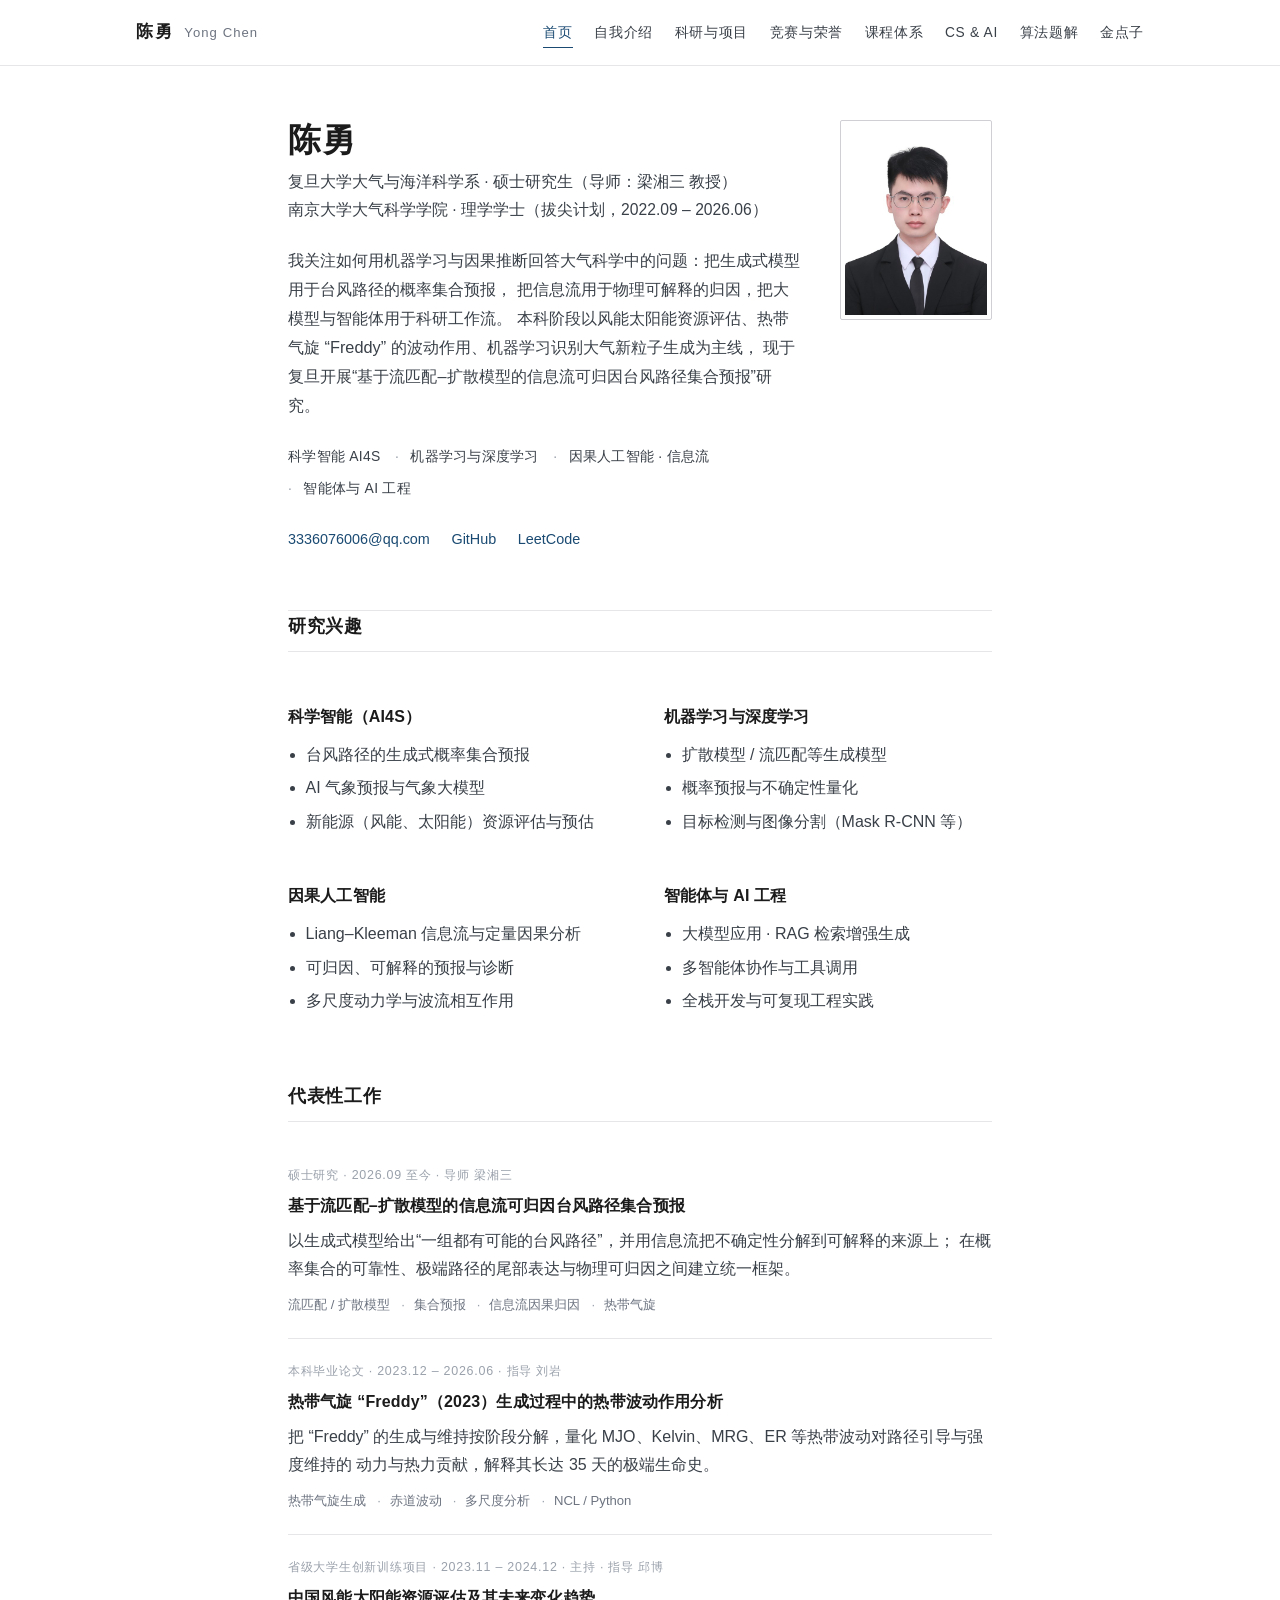
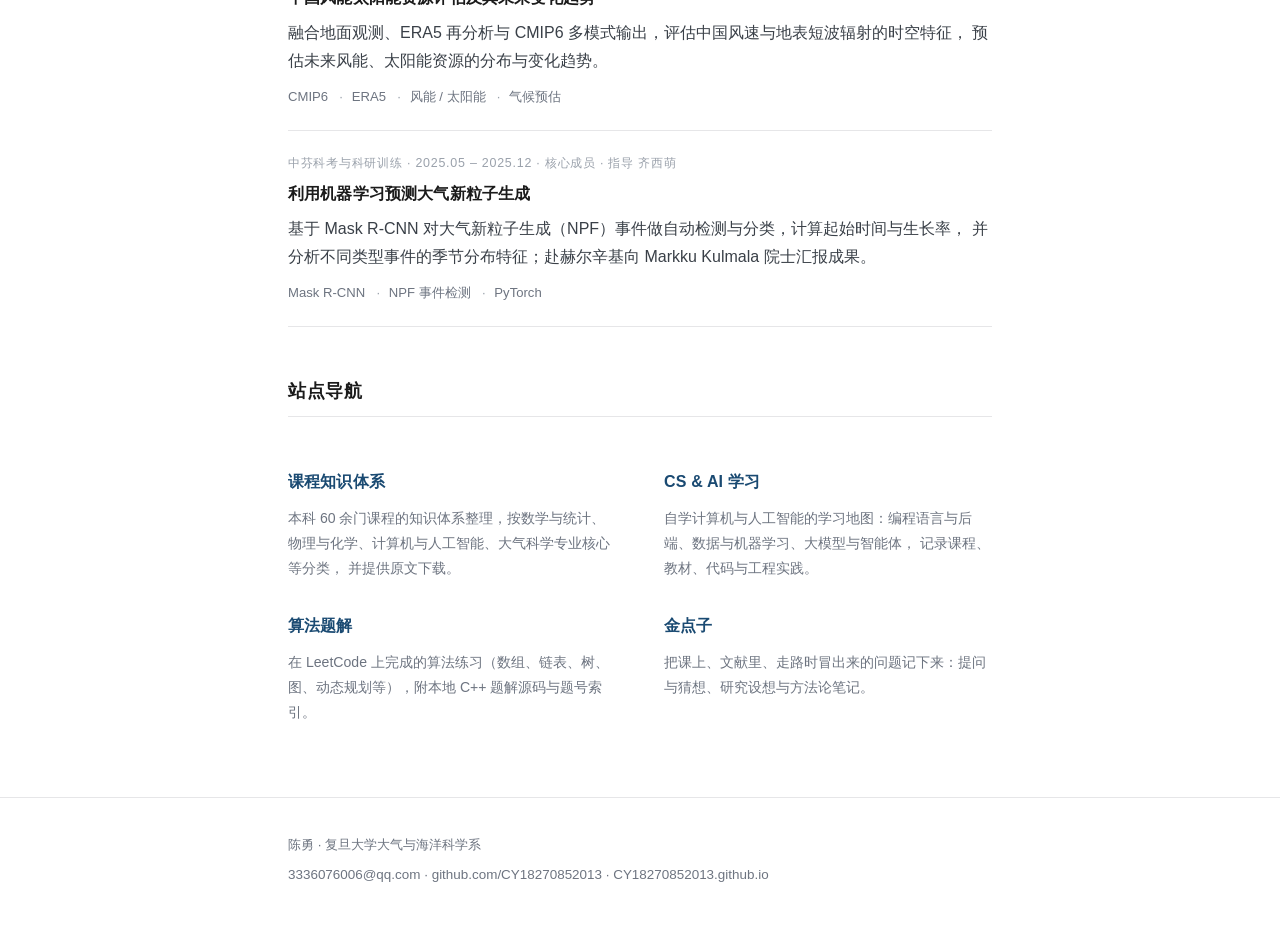
==== index.html @ 06401dde "init personal website" ====
<!DOCTYPE html>
<html lang="zh-CN">
<head>
<meta charset="utf-8">
<meta name="viewport" content="width=device-width, initial-scale=1">
<title>陈勇 | 复旦大学大气与海洋科学系</title>
<meta name="description" content="陈勇，复旦大学大气与海洋科学系硕士研究生，研究方向为 AI for Science（台风路径集合预报、气象大模型）、机器学习与深度学习、因果人工智能（信息流）与智能体。">
<link rel="canonical" href="https://CY18270852013.github.io/">
<link rel="stylesheet" href="assets/css/style.css">
</head>
<body>

<header class="site-header">
  <div class="wrap wrap--wide header-inner">
    <a class="brand" href="index.html">陈勇<span>Yong Chen</span></a>
    <nav class="site-nav">
      <a href="index.html" aria-current="page">首页</a>
      <a href="about.html">自我介绍</a>
      <a href="research.html">科研与项目</a>
      <a href="honors.html">竞赛与荣誉</a>
      <a href="courses.html">课程体系</a>
      <a href="csai.html">CS &amp; AI</a>
      <a href="leetcode.html">算法题解</a>
      <a href="ideas.html">金点子</a>
    </nav>
  </div>
</header>

<main>
  <div class="wrap">

    <section class="hero">
      <div>
        <h1>陈勇</h1>
        <p class="affil">
          复旦大学大气与海洋科学系 · 硕士研究生（导师：<a href="https://atmsci.fudan.edu.cn/44/ae/c14809a410798/page.htm">梁湘三</a> 教授）<br>
          南京大学大气科学学院 · 理学学士（拔尖计划，2022.09 – 2026.06）
        </p>
        <p class="bio lede">
          我关注如何用机器学习与因果推断回答大气科学中的问题：把生成式模型用于台风路径的概率集合预报，
          把信息流用于物理可解释的归因，把大模型与智能体用于科研工作流。
          本科阶段以风能太阳能资源评估、热带气旋 “Freddy” 的波动作用、机器学习识别大气新粒子生成为主线，
          现于复旦开展“基于流匹配–扩散模型的信息流可归因台风路径集合预报”研究。
        </p>
        <ul class="interests">
          <li>科学智能 AI4S</li>
          <li>机器学习与深度学习</li>
          <li>因果人工智能 · 信息流</li>
          <li>智能体与 AI 工程</li>
        </ul>
        <p class="contact-line">
          <a href="mailto:3336076006@qq.com">3336076006@qq.com</a>
          <a href="https://github.com/CY18270852013">GitHub</a>
          <a href="https://leetcode.cn/u/cy20031127/">LeetCode</a>
        </p>
      </div>
      <img class="portrait" src="assets/img/avatar.jpg" alt="陈勇证件照" width="152" height="203">
    </section>

    <h2 class="section">研究兴趣</h2>
    <div class="grid-2">
      <div>
        <h3>科学智能（AI4S）</h3>
        <ul class="plain">
          <li>台风路径的生成式概率集合预报</li>
          <li>AI 气象预报与气象大模型</li>
          <li>新能源（风能、太阳能）资源评估与预估</li>
        </ul>
      </div>
      <div>
        <h3>机器学习与深度学习</h3>
        <ul class="plain">
          <li>扩散模型 / 流匹配等生成模型</li>
          <li>概率预报与不确定性量化</li>
          <li>目标检测与图像分割（Mask R-CNN 等）</li>
        </ul>
      </div>
      <div>
        <h3>因果人工智能</h3>
        <ul class="plain">
          <li>Liang–Kleeman 信息流与定量因果分析</li>
          <li>可归因、可解释的预报与诊断</li>
          <li>多尺度动力学与波流相互作用</li>
        </ul>
      </div>
      <div>
        <h3>智能体与 AI 工程</h3>
        <ul class="plain">
          <li>大模型应用 · RAG 检索增强生成</li>
          <li>多智能体协作与工具调用</li>
          <li>全栈开发与可复现工程实践</li>
        </ul>
      </div>
    </div>

    <h2 class="section">代表性工作</h2>

    <article class="feature">
      <p class="meta">硕士研究 · 2026.09 至今 · 导师 梁湘三</p>
      <h3><a href="research.html#infoflow-tc">基于流匹配–扩散模型的信息流可归因台风路径集合预报</a></h3>
      <p>以生成式模型给出“一组都有可能的台风路径”，并用信息流把不确定性分解到可解释的来源上；
        在概率集合的可靠性、极端路径的尾部表达与物理可归因之间建立统一框架。</p>
      <ul class="tags">
        <li>流匹配 / 扩散模型</li><li>集合预报</li><li>信息流因果归因</li><li>热带气旋</li>
      </ul>
    </article>

    <article class="feature">
      <p class="meta">本科毕业论文 · 2023.12 – 2026.06 · 指导 刘岩</p>
      <h3><a href="research.html#freddy">热带气旋 “Freddy”（2023）生成过程中的热带波动作用分析</a></h3>
      <p>把 “Freddy” 的生成与维持按阶段分解，量化 MJO、Kelvin、MRG、ER 等热带波动对路径引导与强度维持的
        动力与热力贡献，解释其长达 35 天的极端生命史。</p>
      <ul class="tags">
        <li>热带气旋生成</li><li>赤道波动</li><li>多尺度分析</li><li>NCL / Python</li>
      </ul>
    </article>

    <article class="feature">
      <p class="meta">省级大学生创新训练项目 · 2023.11 – 2024.12 · 主持 · 指导 邱博</p>
      <h3><a href="research.html#renewable">中国风能太阳能资源评估及其未来变化趋势</a></h3>
      <p>融合地面观测、ERA5 再分析与 CMIP6 多模式输出，评估中国风速与地表短波辐射的时空特征，
        预估未来风能、太阳能资源的分布与变化趋势。</p>
      <ul class="tags">
        <li>CMIP6</li><li>ERA5</li><li>风能 / 太阳能</li><li>气候预估</li>
      </ul>
    </article>

    <article class="feature">
      <p class="meta">中芬科考与科研训练 · 2025.05 – 2025.12 · 核心成员 · 指导 齐西萌</p>
      <h3><a href="research.html#masknpf">利用机器学习预测大气新粒子生成</a></h3>
      <p>基于 Mask R-CNN 对大气新粒子生成（NPF）事件做自动检测与分类，计算起始时间与生长率，
        并分析不同类型事件的季节分布特征；赴赫尔辛基向 Markku Kulmala 院士汇报成果。</p>
      <ul class="tags">
        <li>Mask R-CNN</li><li>NPF 事件检测</li><li>PyTorch</li></ul>
    </article>

    <h2 class="section">站点导航</h2>
    <div class="grid-2">
      <div>
        <h3><a href="courses.html">课程知识体系</a></h3>
        <p class="note" style="border:none;padding:0;margin:0;">
          本科 60 余门课程的知识体系整理，按数学与统计、物理与化学、计算机与人工智能、大气科学专业核心等分类，
          并提供原文下载。
        </p>
      </div>
      <div>
        <h3><a href="csai.html">CS &amp; AI 学习</a></h3>
        <p class="note" style="border:none;padding:0;margin:0;">
          自学计算机与人工智能的学习地图：编程语言与后端、数据与机器学习、大模型与智能体，
          记录课程、教材、代码与工程实践。
        </p>
      </div>
      <div>
        <h3><a href="leetcode.html">算法题解</a></h3>
        <p class="note" style="border:none;padding:0;margin:0;">
          在 LeetCode 上完成的算法练习（数组、链表、树、图、动态规划等），附本地 C++ 题解源码与题号索引。
        </p>
      </div>
      <div>
        <h3><a href="ideas.html">金点子</a></h3>
        <p class="note" style="border:none;padding:0;margin:0;">
          把课上、文献里、走路时冒出来的问题记下来：提问与猜想、研究设想与方法论笔记。
        </p>
      </div>
    </div>

  </div>
</main>

<footer class="site-footer">
  <div class="wrap">
    <p>陈勇 · 复旦大学大气与海洋科学系</p>
    <p>
      <a href="mailto:3336076006@qq.com">3336076006@qq.com</a> ·
      <a href="https://github.com/CY18270852013">github.com/CY18270852013</a> ·
      <a href="https://CY18270852013.github.io/">CY18270852013.github.io</a>
    </p>
  </div>
</footer>

</body>
</html>
---- assets/css/style.css ----
/* ============================================================
   陈勇 · 个人学术主页
   版式与配色：单栏、大量留白、细线分隔、低饱和墨蓝点缀
   ============================================================ */

:root {
  --ink:        #1b1b1b;
  --ink-soft:   #3a4048;
  --muted:      #6d7480;
  --faint:      #9aa1ab;
  --rule:       #e6e6e8;
  --rule-dark:  #cfcfd4;
  --accent:     #1a4a72;
  --accent-dim: #eaeff4;
  --bg:         #ffffff;
  --bg-soft:    #fbfbfa;

  --measure: 47rem;
  --wide:    66rem;

  --sans: "Inter", -apple-system, BlinkMacSystemFont, "Segoe UI", "PingFang SC",
          "Hiragino Sans GB", "Microsoft YaHei", "Source Han Sans SC",
          "Noto Sans CJK SC", "Helvetica Neue", Arial, sans-serif;
}

* { box-sizing: border-box; }

html {
  -webkit-text-size-adjust: 100%;
  scroll-behavior: smooth;
}

body {
  margin: 0;
  background: var(--bg);
  color: var(--ink);
  font-family: var(--sans);
  font-size: 16px;
  line-height: 1.78;
  font-feature-settings: "kern" 1;
  text-rendering: optimizeLegibility;
  -webkit-font-smoothing: antialiased;
}

.wrap {
  width: 100%;
  max-width: var(--measure);
  margin: 0 auto;
  padding: 0 1.5rem;
}

.wrap--wide { max-width: var(--wide); }

/* ---------- 页头 / 导航 ---------- */

.site-header {
  border-bottom: 1px solid var(--rule);
  background: rgba(255, 255, 255, 0.92);
  position: sticky;
  top: 0;
  z-index: 20;
  backdrop-filter: saturate(180%) blur(6px);
}

.header-inner {
  display: flex;
  align-items: baseline;
  justify-content: space-between;
  gap: 1.5rem;
  flex-wrap: wrap;
  padding-top: 1.05rem;
  padding-bottom: 1.05rem;
  max-width: var(--wide);
}

.brand {
  font-size: 1.06rem;
  font-weight: 600;
  letter-spacing: 0.14em;
  color: var(--ink);
  text-decoration: none;
  white-space: nowrap;
}

.brand span {
  font-weight: 400;
  letter-spacing: 0.08em;
  color: var(--muted);
  margin-left: 0.6rem;
  font-size: 0.82rem;
}

.site-nav {
  display: flex;
  flex-wrap: wrap;
  gap: 0.1rem 1.35rem;
}

.site-nav a {
  font-size: 0.86rem;
  letter-spacing: 0.05em;
  color: var(--ink-soft);
  text-decoration: none;
  padding-bottom: 2px;
  border-bottom: 1.5px solid transparent;
  transition: color 0.15s ease, border-color 0.15s ease;
}

.site-nav a:hover { color: var(--accent); }

.site-nav a[aria-current="page"] {
  color: var(--accent);
  border-bottom-color: var(--accent);
}

/* ---------- 主内容 ---------- */

main { padding: 3.4rem 0 4.5rem; }

.page-title {
  font-size: 1.5rem;
  font-weight: 600;
  letter-spacing: 0.02em;
  margin: 0 0 0.35rem;
}

.page-lede {
  color: var(--muted);
  font-size: 0.95rem;
  margin: 0 0 2.4rem;
  max-width: 40rem;
}

h2.section {
  font-size: 1.12rem;
  font-weight: 600;
  letter-spacing: 0.04em;
  margin: 3.1rem 0 1.3rem;
  padding-bottom: 0.5rem;
  border-bottom: 1px solid var(--rule);
}

h2.section:first-of-type { margin-top: 0; }

h3 {
  font-size: 1rem;
  font-weight: 600;
  letter-spacing: 0.01em;
  margin: 1.9rem 0 0.6rem;
}

p { margin: 0 0 1rem; }

.lede {
  font-size: 1.02rem;
  color: var(--ink-soft);
}

/* 小标签，用于栏目眉题 */
.eyebrow {
  font-size: 0.74rem;
  font-weight: 600;
  letter-spacing: 0.18em;
  text-transform: uppercase;
  color: var(--faint);
  margin: 0 0 0.7rem;
}

/* ---------- 首页 ---------- */

.hero {
  display: grid;
  grid-template-columns: 1fr auto;
  gap: 2.5rem;
  align-items: start;
  padding-bottom: 2.6rem;
  border-bottom: 1px solid var(--rule);
}

.hero h1 {
  font-size: 2.05rem;
  font-weight: 600;
  letter-spacing: 0.03em;
  line-height: 1.25;
  margin: 0 0 0.4rem;
}

.hero .affil {
  color: var(--ink-soft);
  font-size: 0.98rem;
  margin: 0 0 1.4rem;
}

.hero .affil a { color: inherit; }

.hero p.bio { margin-bottom: 1.5rem; }

.hero .portrait {
  width: 152px;
  height: auto;
  border: 1px solid var(--rule-dark);
  padding: 4px;
  background: #fff;
  object-fit: cover;
  border-radius: 2px;
}

.interests {
  display: flex;
  flex-wrap: wrap;
  gap: 0.45rem 0.9rem;
  margin: 0 0 1.6rem;
  padding: 0;
  list-style: none;
}

.interests li {
  font-size: 0.87rem;
  color: var(--ink-soft);
  letter-spacing: 0.02em;
}

.interests li::before {
  content: "·";
  color: var(--faint);
  margin-right: 0.7rem;
}

.interests li:first-child::before { content: none; }

.contact-line {
  font-size: 0.9rem;
  color: var(--muted);
}

.contact-line a { margin-right: 1.1rem; }

/* 精选项（首页卡片式条目，但保持无阴影、仅有细线） */
.feature {
  padding: 1.35rem 0;
  border-bottom: 1px solid var(--rule);
}

.feature:last-child { border-bottom: none; }

.feature .meta {
  font-size: 0.78rem;
  letter-spacing: 0.06em;
  color: var(--faint);
  margin-bottom: 0.35rem;
}

.feature h3 { margin: 0 0 0.4rem; }

.feature h3 a { color: var(--ink); text-decoration: none; }
.feature h3 a:hover { color: var(--accent); }

.feature p { color: var(--ink-soft); margin-bottom: 0.55rem; }

/* ---------- 定义式条目（简历/项目/课程） ---------- */

.entries { margin: 0; }

.entry {
  display: grid;
  grid-template-columns: 9.5rem 1fr;
  gap: 1.6rem;
  padding: 1.15rem 0;
  border-bottom: 1px solid var(--rule);
}

.entry:last-child { border-bottom: none; }
.entry:first-child { padding-top: 0.4rem; }

.entry .when {
  font-size: 0.84rem;
  color: var(--muted);
  letter-spacing: 0.02em;
  padding-top: 0.12rem;
  font-variant-numeric: tabular-nums;
}

.entry .body > :first-child { margin-top: 0; }

.entry .title {
  font-weight: 600;
  font-size: 0.99rem;
  margin: 0 0 0.3rem;
}

.entry .role {
  font-weight: 400;
  font-size: 0.86rem;
  color: var(--muted);
  margin-left: 0.6rem;
}

.entry .desc { font-size: 0.94rem; color: var(--ink-soft); margin: 0 0 0.4rem; }

.tags {
  display: flex;
  flex-wrap: wrap;
  gap: 0.35rem 0.7rem;
  list-style: none;
  margin: 0.5rem 0 0;
  padding: 0;
  font-size: 0.82rem;
  color: var(--muted);
}

.tags li::before { content: "·"; margin-right: 0.55rem; color: var(--faint); }
.tags li:first-child::before { content: none; }

/* 项目要点列表 */
ul.points {
  margin: 0.4rem 0 0;
  padding-left: 1.1rem;
  font-size: 0.93rem;
  color: var(--ink-soft);
}

ul.points li { margin-bottom: 0.3rem; }

ul.plain {
  margin: 0 0 1rem;
  padding-left: 1.1rem;
  color: var(--ink-soft);
}

ul.plain li { margin-bottom: 0.3rem; }

/* ---------- 链接 ---------- */

a {
  color: var(--accent);
  text-decoration: none;
  text-underline-offset: 3px;
  text-decoration-thickness: 1px;
}

a:hover { text-decoration: underline; }

.link-quiet {
  color: var(--muted);
  font-size: 0.86rem;
}

/* ---------- 表格（课程目录 / 题单） ---------- */

table.catalog {
  width: 100%;
  border-collapse: collapse;
  font-size: 0.92rem;
  margin: 0.4rem 0 0.6rem;
}

table.catalog th {
  text-align: left;
  font-weight: 600;
  font-size: 0.8rem;
  letter-spacing: 0.06em;
  color: var(--muted);
  border-bottom: 1px solid var(--rule-dark);
  padding: 0.5rem 0.9rem 0.5rem 0;
  white-space: nowrap;
}

table.catalog td {
  border-bottom: 1px solid var(--rule);
  padding: 0.62rem 0.9rem 0.62rem 0;
  vertical-align: top;
  color: var(--ink-soft);
}

table.catalog td.name { color: var(--ink); }
table.catalog tr:hover td { background: var(--bg-soft); }

table.catalog td.dl { white-space: nowrap; text-align: right; padding-right: 0; }

table.catalog th.dl { text-align: right; padding-right: 0; }

code, .mono {
  font-family: "SFMono-Regular", Consolas, "Liberation Mono", Menlo, monospace;
  font-size: 0.86em;
  background: #f4f4f5;
  padding: 0.1em 0.35em;
  border-radius: 3px;
}

.pill {
  display: inline-block;
  font-size: 0.74rem;
  letter-spacing: 0.06em;
  color: var(--accent);
  background: var(--accent-dim);
  padding: 0.1rem 0.5rem;
  border-radius: 2px;
  margin-left: 0.5rem;
  vertical-align: 1px;
}

/* ---------- 其他 ---------- */

.note {
  font-size: 0.88rem;
  color: var(--muted);
  border-left: 2px solid var(--rule-dark);
  padding-left: 1rem;
  margin: 1.2rem 0;
}

.grid-2 {
  display: grid;
  grid-template-columns: repeat(2, minmax(0, 1fr));
  gap: 0 3rem;
}

hr.rule {
  border: none;
  border-top: 1px solid var(--rule);
  margin: 2.6rem 0;
}

/* 页脚 */
.site-footer {
  border-top: 1px solid var(--rule);
  padding: 2.2rem 0 2.6rem;
  font-size: 0.84rem;
  color: var(--muted);
}

.site-footer .wrap { display: block; }
.site-footer a { color: var(--muted); }
.site-footer a:hover { color: var(--accent); }
.site-footer p { margin: 0 0 0.35rem; }

/* ---------- 响应式 ---------- */

@media (max-width: 720px) {
  body { font-size: 15.5px; }
  .wrap { padding: 0 1.15rem; }
  main { padding: 2.4rem 0 3.2rem; }
  .hero { grid-template-columns: 1fr; }
  .hero .portrait { order: -1; width: 116px; }
  .entry { grid-template-columns: 1fr; gap: 0.3rem; }
  .entry .when { padding-top: 0; }
  .grid-2 { grid-template-columns: 1fr; gap: 0; }
  .site-nav { gap: 0.1rem 1rem; }
  table.catalog { font-size: 0.87rem; }
  table.catalog th, table.catalog td { padding-right: 0.6rem; }
}

@media print {
  .site-header, .site-footer { display: none; }
  main { padding: 0; }
  a { color: var(--ink); text-decoration: none; }
  .entry { page-break-inside: avoid; }
}
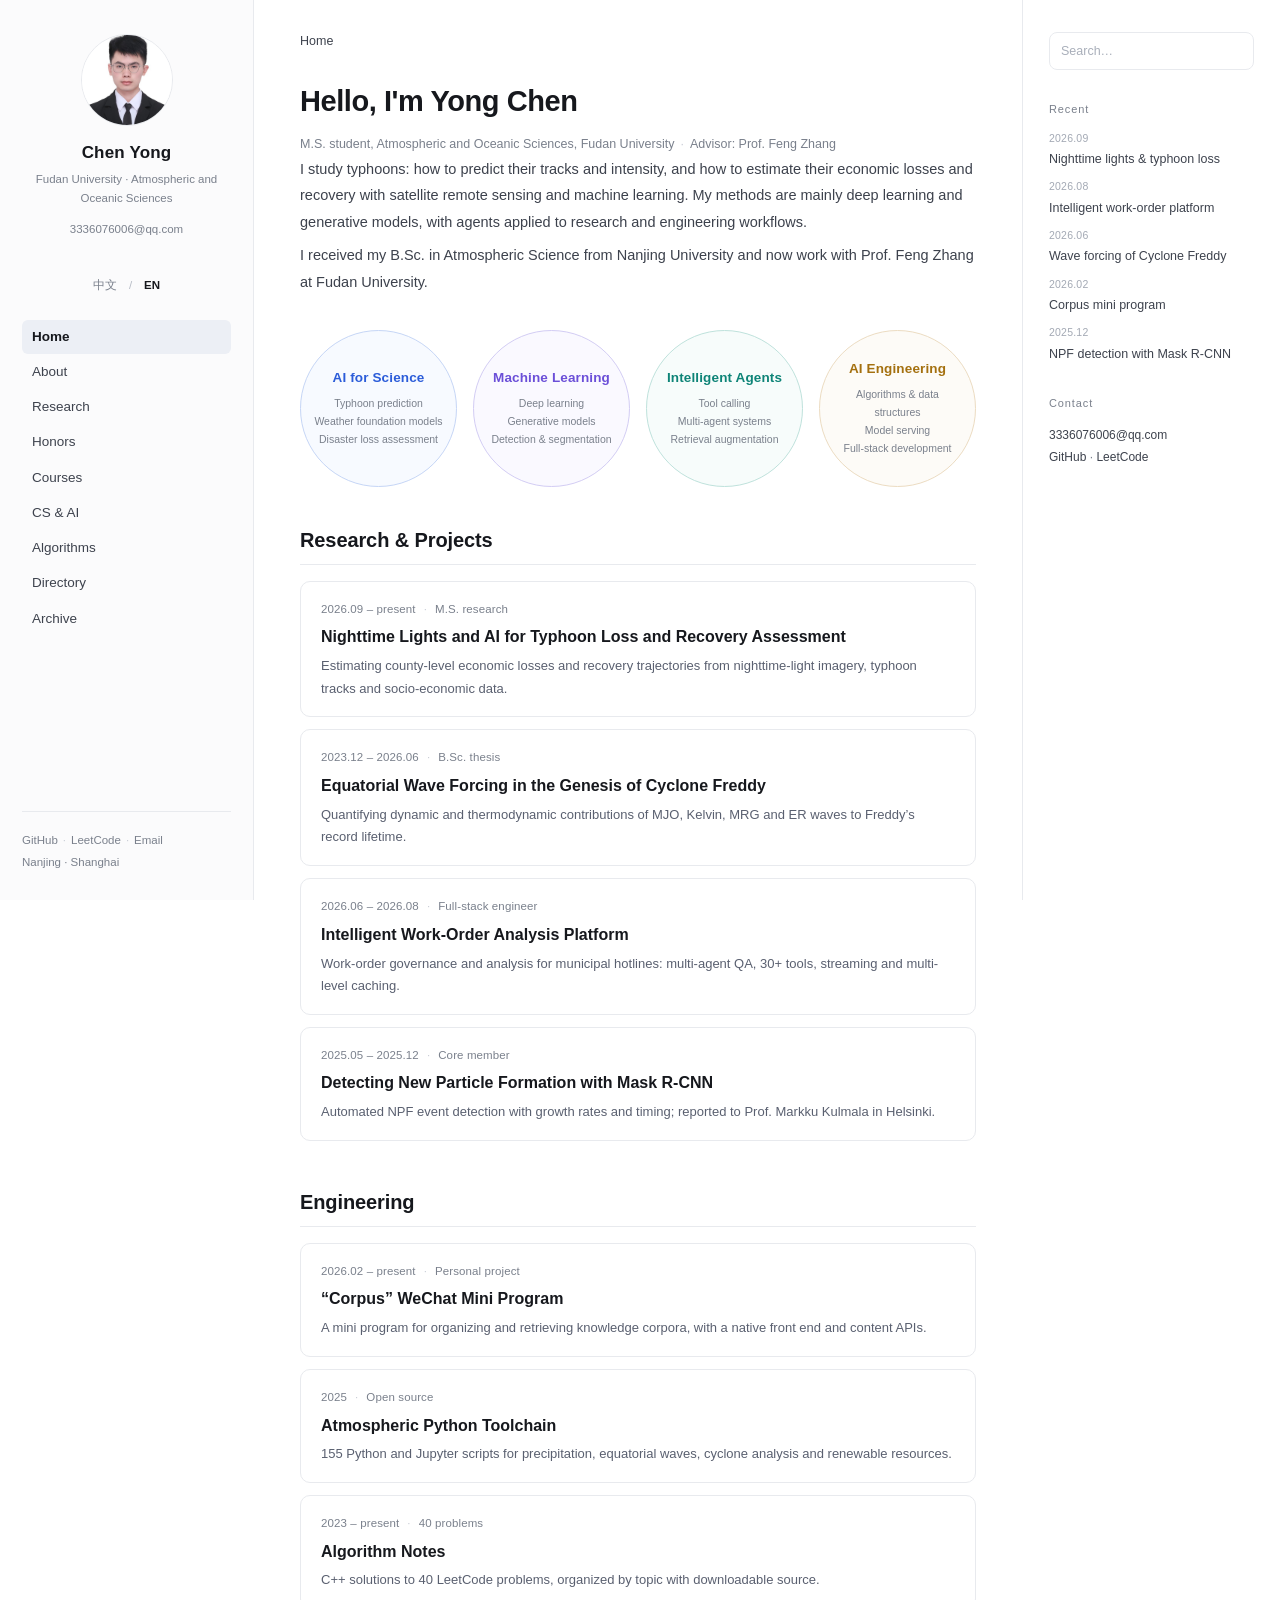
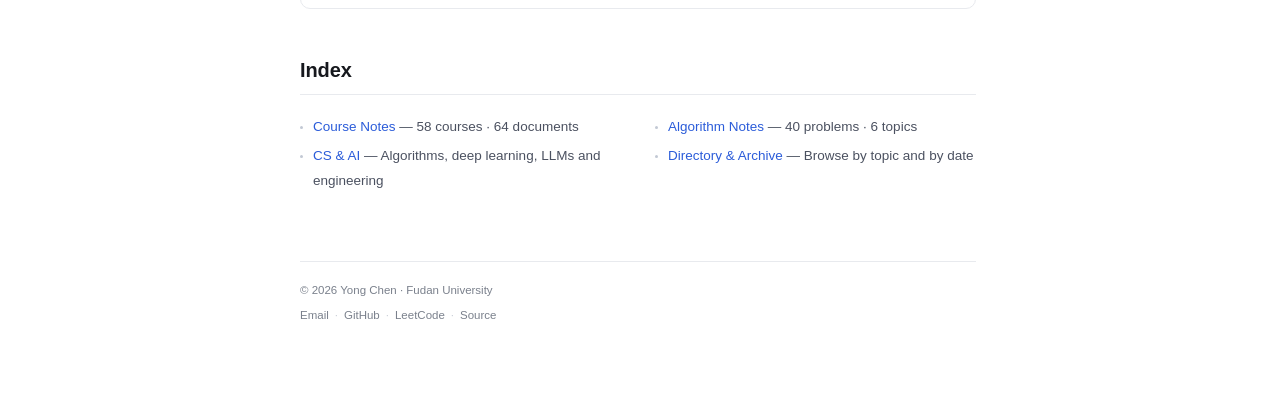
==== commit 5ed29304: "Redesign site: new three-column layout, directory, archive, search, pagination and bilingual toggle" ====
--- a/index.html
+++ b/index.html
@@ -1,182 +1,129 @@
 <!DOCTYPE html>
-<html lang="zh-CN">
+<html lang="zh-CN" data-lang="zh">
 <head>
 <meta charset="utf-8">
 <meta name="viewport" content="width=device-width, initial-scale=1">
 <title>陈勇 | 复旦大学大气与海洋科学系</title>
-<meta name="description" content="陈勇，复旦大学大气与海洋科学系硕士研究生，研究方向为 AI for Science（台风路径集合预报、气象大模型）、机器学习与深度学习、因果人工智能（信息流）与智能体。">
+<meta name="description" content="陈勇，复旦大学大气与海洋科学系硕士研究生，导师张峰教授。研究 AI for Science（台风预报、灾害损失评估）、机器学习与深度学习、智能体。">
 <link rel="canonical" href="https://CY18270852013.github.io/">
 <link rel="stylesheet" href="assets/css/style.css">
 </head>
-<body>
+<body data-title-zh="陈勇 | 复旦大学大气与海洋科学系" data-title-en="Yong Chen | Fudan University">
+<div class="shell">
 
-<header class="site-header">
-  <div class="wrap wrap--wide header-inner">
-    <a class="brand" href="index.html">陈勇<span>Yong Chen</span></a>
-    <nav class="site-nav">
-      <a href="index.html" aria-current="page">首页</a>
-      <a href="about.html">自我介绍</a>
-      <a href="research.html">科研与项目</a>
-      <a href="honors.html">竞赛与荣誉</a>
-      <a href="courses.html">课程体系</a>
-      <a href="csai.html">CS &amp; AI</a>
-      <a href="leetcode.html">算法题解</a>
-      <a href="ideas.html">金点子</a>
-    </nav>
+<aside class="sidebar">
+  <a class="side-top" href="index.html">
+    <img class="avatar" src="assets/img/avatar.jpg" alt="陈勇">
+    <div class="side-id">
+      <div class="side-name"><span class="lang-zh">陈勇</span><span class="lang-en">Chen Yong</span></div>
+      <div class="side-role"><span class="lang-zh">复旦大学 · 大气与海洋科学系</span><span class="lang-en">Fudan University · Atmospheric and Oceanic Sciences</span></div>
+      <div class="side-mail">3336076006@qq.com</div>
+    </div>
+  </a>
+  <div class="side-tools">
+    <button class="lang-toggle" type="button" data-lang="zh" aria-pressed="true">中文</button>
+    <span>/</span>
+    <button class="lang-toggle" type="button" data-lang="en" aria-pressed="false">EN</button>
   </div>
-</header>
+  <nav class="sidenav"><a href="index.html" aria-current="page"><span class="lang-zh">首页</span><span class="lang-en">Home</span></a><a href="about.html"><span class="lang-zh">自我介绍</span><span class="lang-en">About</span></a><a href="research.html"><span class="lang-zh">科研与项目</span><span class="lang-en">Research</span></a><a href="honors.html"><span class="lang-zh">荣誉与竞赛</span><span class="lang-en">Honors</span></a><a href="courses.html"><span class="lang-zh">课程体系</span><span class="lang-en">Courses</span></a><a href="csai.html"><span class="lang-zh">AI 与计算机</span><span class="lang-en">CS & AI</span></a><a href="leetcode.html"><span class="lang-zh">算法题解</span><span class="lang-en">Algorithms</span></a><a href="directory.html"><span class="lang-zh">目录</span><span class="lang-en">Directory</span></a><a href="archive.html"><span class="lang-zh">归档</span><span class="lang-en">Archive</span></a></nav>
+  <div class="side-foot">
+    <a href="https://github.com/CY18270852013">GitHub</a><span class="sep">·</span><a href="https://leetcode.cn/u/cy20031127/">LeetCode</a><span class="sep">·</span><a href="mailto:3336076006@qq.com">Email</a>
+    <br><span class="lang-zh">南京 · 上海</span><span class="lang-en">Nanjing · Shanghai</span>
+  </div>
+</aside>
+<main class="main">
+  <div class="content">
+<nav class="crumb"><span class="here"><span class="lang-zh">首页</span><span class="lang-en">Home</span></span></nav>
+<section class="hero">
+<h1><span class="lang-zh">你好，我是陈勇</span><span class="lang-en">Hello, I'm Yong Chen</span></h1>
+<p class="page-meta"><span class="lang-zh">复旦大学 · 大气与海洋科学系 · 硕士研究生</span><span class="lang-en">M.S. student, Atmospheric and Oceanic Sciences, Fudan University</span><span class="sep">·</span><span class="lang-zh">导师 张峰 教授</span><span class="lang-en">Advisor: Prof. Feng Zhang</span></p>
+<p class="lede"><span class="lang-zh">我的研究关注台风：如何更准确地预报它的路径与强度，如何用卫星遥感与机器学习估计它造成的经济损失、刻画灾后恢复过程。方法上以深度学习与生成模型为主，也把智能体用于科研与工程工作流。</span><span class="lang-en">I study typhoons: how to predict their tracks and intensity, and how to estimate their economic losses and recovery with satellite remote sensing and machine learning. My methods are mainly deep learning and generative models, with agents applied to research and engineering workflows.</span></p>
+<p class="lede"><span class="lang-zh">本科毕业于南京大学大气科学学院（拔尖计划），现于复旦大学跟随张峰教授开展台风灾害的遥感—人工智能评估研究。</span><span class="lang-en">I received my B.Sc. in Atmospheric Science from Nanjing University and now work with Prof. Feng Zhang at Fudan University.</span></p>
+</section>
 
-<main>
-  <div class="wrap">
-
-    <section class="hero">
-      <div>
-        <h1>陈勇</h1>
-        <p class="affil">
-          复旦大学大气与海洋科学系 · 硕士研究生（导师：<a href="https://atmsci.fudan.edu.cn/44/ae/c14809a410798/page.htm">梁湘三</a> 教授）<br>
-          南京大学大气科学学院 · 理学学士（拔尖计划，2022.09 – 2026.06）
-        </p>
-        <p class="bio lede">
-          我关注如何用机器学习与因果推断回答大气科学中的问题：把生成式模型用于台风路径的概率集合预报，
-          把信息流用于物理可解释的归因，把大模型与智能体用于科研工作流。
-          本科阶段以风能太阳能资源评估、热带气旋 “Freddy” 的波动作用、机器学习识别大气新粒子生成为主线，
-          现于复旦开展“基于流匹配–扩散模型的信息流可归因台风路径集合预报”研究。
-        </p>
-        <ul class="interests">
-          <li>科学智能 AI4S</li>
-          <li>机器学习与深度学习</li>
-          <li>因果人工智能 · 信息流</li>
-          <li>智能体与 AI 工程</li>
-        </ul>
-        <p class="contact-line">
-          <a href="mailto:3336076006@qq.com">3336076006@qq.com</a>
-          <a href="https://github.com/CY18270852013">GitHub</a>
-          <a href="https://leetcode.cn/u/cy20031127/">LeetCode</a>
-        </p>
-      </div>
-      <img class="portrait" src="assets/img/avatar.jpg" alt="陈勇证件照" width="152" height="203">
-    </section>
-
-    <h2 class="section">研究兴趣</h2>
-    <div class="grid-2">
-      <div>
-        <h3>科学智能（AI4S）</h3>
-        <ul class="plain">
-          <li>台风路径的生成式概率集合预报</li>
-          <li>AI 气象预报与气象大模型</li>
-          <li>新能源（风能、太阳能）资源评估与预估</li>
-        </ul>
-      </div>
-      <div>
-        <h3>机器学习与深度学习</h3>
-        <ul class="plain">
-          <li>扩散模型 / 流匹配等生成模型</li>
-          <li>概率预报与不确定性量化</li>
-          <li>目标检测与图像分割（Mask R-CNN 等）</li>
-        </ul>
-      </div>
-      <div>
-        <h3>因果人工智能</h3>
-        <ul class="plain">
-          <li>Liang–Kleeman 信息流与定量因果分析</li>
-          <li>可归因、可解释的预报与诊断</li>
-          <li>多尺度动力学与波流相互作用</li>
-        </ul>
-      </div>
-      <div>
-        <h3>智能体与 AI 工程</h3>
-        <ul class="plain">
-          <li>大模型应用 · RAG 检索增强生成</li>
-          <li>多智能体协作与工具调用</li>
-          <li>全栈开发与可复现工程实践</li>
-        </ul>
-      </div>
-    </div>
-
-    <h2 class="section">代表性工作</h2>
-
-    <article class="feature">
-      <p class="meta">硕士研究 · 2026.09 至今 · 导师 梁湘三</p>
-      <h3><a href="research.html#infoflow-tc">基于流匹配–扩散模型的信息流可归因台风路径集合预报</a></h3>
-      <p>以生成式模型给出“一组都有可能的台风路径”，并用信息流把不确定性分解到可解释的来源上；
-        在概率集合的可靠性、极端路径的尾部表达与物理可归因之间建立统一框架。</p>
-      <ul class="tags">
-        <li>流匹配 / 扩散模型</li><li>集合预报</li><li>信息流因果归因</li><li>热带气旋</li>
-      </ul>
-    </article>
-
-    <article class="feature">
-      <p class="meta">本科毕业论文 · 2023.12 – 2026.06 · 指导 刘岩</p>
-      <h3><a href="research.html#freddy">热带气旋 “Freddy”（2023）生成过程中的热带波动作用分析</a></h3>
-      <p>把 “Freddy” 的生成与维持按阶段分解，量化 MJO、Kelvin、MRG、ER 等热带波动对路径引导与强度维持的
-        动力与热力贡献，解释其长达 35 天的极端生命史。</p>
-      <ul class="tags">
-        <li>热带气旋生成</li><li>赤道波动</li><li>多尺度分析</li><li>NCL / Python</li>
-      </ul>
-    </article>
-
-    <article class="feature">
-      <p class="meta">省级大学生创新训练项目 · 2023.11 – 2024.12 · 主持 · 指导 邱博</p>
-      <h3><a href="research.html#renewable">中国风能太阳能资源评估及其未来变化趋势</a></h3>
-      <p>融合地面观测、ERA5 再分析与 CMIP6 多模式输出，评估中国风速与地表短波辐射的时空特征，
-        预估未来风能、太阳能资源的分布与变化趋势。</p>
-      <ul class="tags">
-        <li>CMIP6</li><li>ERA5</li><li>风能 / 太阳能</li><li>气候预估</li>
-      </ul>
-    </article>
-
-    <article class="feature">
-      <p class="meta">中芬科考与科研训练 · 2025.05 – 2025.12 · 核心成员 · 指导 齐西萌</p>
-      <h3><a href="research.html#masknpf">利用机器学习预测大气新粒子生成</a></h3>
-      <p>基于 Mask R-CNN 对大气新粒子生成（NPF）事件做自动检测与分类，计算起始时间与生长率，
-        并分析不同类型事件的季节分布特征；赴赫尔辛基向 Markku Kulmala 院士汇报成果。</p>
-      <ul class="tags">
-        <li>Mask R-CNN</li><li>NPF 事件检测</li><li>PyTorch</li></ul>
-    </article>
-
-    <h2 class="section">站点导航</h2>
-    <div class="grid-2">
-      <div>
-        <h3><a href="courses.html">课程知识体系</a></h3>
-        <p class="note" style="border:none;padding:0;margin:0;">
-          本科 60 余门课程的知识体系整理，按数学与统计、物理与化学、计算机与人工智能、大气科学专业核心等分类，
-          并提供原文下载。
-        </p>
-      </div>
-      <div>
-        <h3><a href="csai.html">CS &amp; AI 学习</a></h3>
-        <p class="note" style="border:none;padding:0;margin:0;">
-          自学计算机与人工智能的学习地图：编程语言与后端、数据与机器学习、大模型与智能体，
-          记录课程、教材、代码与工程实践。
-        </p>
-      </div>
-      <div>
-        <h3><a href="leetcode.html">算法题解</a></h3>
-        <p class="note" style="border:none;padding:0;margin:0;">
-          在 LeetCode 上完成的算法练习（数组、链表、树、图、动态规划等），附本地 C++ 题解源码与题号索引。
-        </p>
-      </div>
-      <div>
-        <h3><a href="ideas.html">金点子</a></h3>
-        <p class="note" style="border:none;padding:0;margin:0;">
-          把课上、文献里、走路时冒出来的问题记下来：提问与猜想、研究设想与方法论笔记。
-        </p>
-      </div>
-    </div>
-
+<div class="pillars">
+  <div class="pillar pillar--a">
+    <div class="p-title"><span class="lang-zh">AI for Science</span><span class="lang-en">AI for Science</span></div>
+    <div class="p-desc"><span class="lang-zh">台风路径与强度<br>气象大模型<br>灾害损失评估</span><span class="lang-en">Typhoon prediction<br>Weather foundation models<br>Disaster loss assessment</span></div>
+  </div>
+  <div class="pillar pillar--b">
+    <div class="p-title"><span class="lang-zh">机器学习</span><span class="lang-en">Machine Learning</span></div>
+    <div class="p-desc"><span class="lang-zh">深度学习<br>生成模型<br>检测与分割</span><span class="lang-en">Deep learning<br>Generative models<br>Detection & segmentation</span></div>
+  </div>
+  <div class="pillar pillar--c">
+    <div class="p-title"><span class="lang-zh">智能体</span><span class="lang-en">Intelligent Agents</span></div>
+    <div class="p-desc"><span class="lang-zh">工具调用<br>多智能体协作<br>检索增强生成</span><span class="lang-en">Tool calling<br>Multi-agent systems<br>Retrieval augmentation</span></div>
+  </div>
+  <div class="pillar pillar--d">
+    <div class="p-title"><span class="lang-zh">AI 工程</span><span class="lang-en">AI Engineering</span></div>
+    <div class="p-desc"><span class="lang-zh">算法与数据结构<br>模型服务<br>全栈开发</span><span class="lang-en">Algorithms & data structures<br>Model serving<br>Full-stack development</span></div>
+  </div>
+</div>
+<h2><span class="lang-zh">研究与项目</span><span class="lang-en">Research & Projects</span></h2>
+<div class="cards"><a class="card" href="research.html#led">
+  <div class="card-meta"><span class="lang-zh">2026.09 – 至今</span><span class="lang-en">2026.09 – present</span><span class="sep">·</span><span class="lang-zh">硕士学位研究</span><span class="lang-en">M.S. research</span></div>
+  <div class="card-title"><span class="lang-zh">夜间灯光遥感与人工智能：台风经济损失与灾后恢复评估</span><span class="lang-en">Nighttime Lights and AI for Typhoon Loss and Recovery Assessment</span></div>
+  <p class="card-desc"><span class="lang-zh">以 NPP/VIIRS 与珞伽一号夜光影像为观测，结合台风路径强度、人口经济与土地利用数据，构建县区级经济损失与恢复过程模型。</span><span class="lang-en">Estimating county-level economic losses and recovery trajectories from nighttime-light imagery, typhoon tracks and socio-economic data.</span></p>
+</a><a class="card" href="research.html#freddy">
+  <div class="card-meta"><span class="lang-zh">2023.12 – 2026.06</span><span class="lang-en">2023.12 – 2026.06</span><span class="sep">·</span><span class="lang-zh">本科毕业论文</span><span class="lang-en">B.Sc. thesis</span></div>
+  <div class="card-title"><span class="lang-zh">热带气旋 “Freddy” 生成过程中的热带波动作用</span><span class="lang-en">Equatorial Wave Forcing in the Genesis of Cyclone Freddy</span></div>
+  <p class="card-desc"><span class="lang-zh">分阶段量化 MJO、Kelvin、MRG、ER 波动对路径引导与强度维持的动力与热力贡献，解释其约 35 天的极端生命史。</span><span class="lang-en">Quantifying dynamic and thermodynamic contributions of MJO, Kelvin, MRG and ER waves to Freddy’s record lifetime.</span></p>
+</a><a class="card" href="research.html#workorder">
+  <div class="card-meta"><span class="lang-zh">2026.06 – 2026.08</span><span class="lang-en">2026.06 – 2026.08</span><span class="sep">·</span><span class="lang-zh">全栈工程师</span><span class="lang-en">Full-stack engineer</span></div>
+  <div class="card-title"><span class="lang-zh">智能工单处置分析平台</span><span class="lang-en">Intelligent Work-Order Analysis Platform</span></div>
+  <p class="card-desc"><span class="lang-zh">面向 12345 政务热线的工单治理与智能分析系统：多智能体问答、30+ 工具注册、流式输出与多级缓存。</span><span class="lang-en">Work-order governance and analysis for municipal hotlines: multi-agent QA, 30+ tools, streaming and multi-level caching.</span></p>
+</a><a class="card" href="research.html#masknpf">
+  <div class="card-meta"><span class="lang-zh">2025.05 – 2025.12</span><span class="lang-en">2025.05 – 2025.12</span><span class="sep">·</span><span class="lang-zh">核心成员</span><span class="lang-en">Core member</span></div>
+  <div class="card-title"><span class="lang-zh">Mask R-CNN 识别大气新粒子生成事件</span><span class="lang-en">Detecting New Particle Formation with Mask R-CNN</span></div>
+  <p class="card-desc"><span class="lang-zh">自动检测 NPF 事件并计算三个粒径段的生长率与起止时间，替代人工判读；赴赫尔辛基向 Markku Kulmala 院士汇报。</span><span class="lang-en">Automated NPF event detection with growth rates and timing; reported to Prof. Markku Kulmala in Helsinki.</span></p>
+</a></div>
+<h2><span class="lang-zh">工程作品</span><span class="lang-en">Engineering</span></h2>
+<div class="cards"><a class="card" href="research.html#corpus">
+  <div class="card-meta"><span class="lang-zh">2026.02 – 至今</span><span class="lang-en">2026.02 – present</span><span class="sep">·</span><span class="lang-zh">个人项目</span><span class="lang-en">Personal project</span></div>
+  <div class="card-title"><span class="lang-zh">“知道 Corpus” 微信小程序</span><span class="lang-en">“Corpus” WeChat Mini Program</span></div>
+  <p class="card-desc"><span class="lang-zh">面向知识语料整理与检索的小程序：原生小程序前端、检索与内容管理接口，配套视觉方案设计。</span><span class="lang-en">A mini program for organizing and retrieving knowledge corpora, with a native front end and content APIs.</span></p>
+</a><a class="card" href="research.html#scripts">
+  <div class="card-meta"><span class="lang-zh">2025</span><span class="lang-en">2025</span><span class="sep">·</span><span class="lang-zh">开源</span><span class="lang-en">Open source</span></div>
+  <div class="card-title"><span class="lang-zh">大气科学 Python 工具链</span><span class="lang-en">Atmospheric Python Toolchain</span></div>
+  <p class="card-desc"><span class="lang-zh">155 个 Python / Jupyter 脚本，覆盖降水与对流、赤道波动诊断、台风分析与新能源资源评估。</span><span class="lang-en">155 Python and Jupyter scripts for precipitation, equatorial waves, cyclone analysis and renewable resources.</span></p>
+</a><a class="card" href="leetcode.html">
+  <div class="card-meta"><span class="lang-zh">2023 – 至今</span><span class="lang-en">2023 – present</span><span class="sep">·</span><span class="lang-zh">40 题</span><span class="lang-en">40 problems</span></div>
+  <div class="card-title"><span class="lang-zh">算法题解</span><span class="lang-en">Algorithm Notes</span></div>
+  <p class="card-desc"><span class="lang-zh">40 道 LeetCode 题解源码，按数组、链表、二叉树、图、数学与动态规划分类，附题号索引。</span><span class="lang-en">C++ solutions to 40 LeetCode problems, organized by topic with downloadable source.</span></p>
+</a></div>
+<h2><span class="lang-zh">内容索引</span><span class="lang-en">Index</span></h2>
+<div class="two-col">
+<div><ul class="plain">
+<li><a href="courses.html"><span class="lang-zh">课程知识体系</span><span class="lang-en">Course Notes</span></a> — <span class="lang-zh">58 门课程 · 64 份文档</span><span class="lang-en">58 courses · 64 documents</span></li>
+<li><a href="csai.html"><span class="lang-zh">AI 与计算机</span><span class="lang-en">CS & AI</span></a> — <span class="lang-zh">算法、深度学习、大模型与工程</span><span class="lang-en">Algorithms, deep learning, LLMs and engineering</span></li>
+</ul></div>
+<div><ul class="plain">
+<li><a href="leetcode.html"><span class="lang-zh">算法题解</span><span class="lang-en">Algorithm Notes</span></a> — <span class="lang-zh">40 道题 · 6 类主题</span><span class="lang-en">40 problems · 6 topics</span></li>
+<li><a href="directory.html"><span class="lang-zh">目录与归档</span><span class="lang-en">Directory & Archive</span></a> — <span class="lang-zh">按主题与时间浏览全站</span><span class="lang-en">Browse by topic and by date</span></li>
+</ul></div>
+</div>
+    <footer class="foot">
+      <p>© 2026 <span class="lang-zh">陈勇 · 复旦大学大气与海洋科学系</span><span class="lang-en">Yong Chen · Fudan University</span></p>
+      <p><a href="mailto:3336076006@qq.com">Email</a><span class="sep">·</span><a href="https://github.com/CY18270852013">GitHub</a><span class="sep">·</span><a href="https://leetcode.cn/u/cy20031127/">LeetCode</a><span class="sep">·</span><a href="https://github.com/CY18270852013/CY18270852013.github.io"><span class="lang-zh">本站源码</span><span class="lang-en">Source</span></a></p>
+    </footer>
   </div>
 </main>
 
-<footer class="site-footer">
-  <div class="wrap">
-    <p>陈勇 · 复旦大学大气与海洋科学系</p>
-    <p>
-      <a href="mailto:3336076006@qq.com">3336076006@qq.com</a> ·
-      <a href="https://github.com/CY18270852013">github.com/CY18270852013</a> ·
-      <a href="https://CY18270852013.github.io/">CY18270852013.github.io</a>
-    </p>
+<aside class="rail">
+  <form class="search" action="search.html" method="get" role="search">
+    <input type="search" name="q" placeholder="搜索…" data-ph-zh="搜索…" data-ph-en="Search…" aria-label="站内搜索">
+  </form>
+  <div class="rail-block">
+    <div class="rail-title"><span class="lang-zh">最近更新</span><span class="lang-en">Recent</span></div>
+    <ul class="recent"><li><span class="rdate">2026.09</span><a href="research.html#led"><span class="lang-zh">夜间灯光遥感与台风经济损失评估</span><span class="lang-en">Nighttime lights & typhoon loss</span></a></li><li><span class="rdate">2026.08</span><a href="research.html#workorder"><span class="lang-zh">智能工单处置分析平台</span><span class="lang-en">Intelligent work-order platform</span></a></li><li><span class="rdate">2026.06</span><a href="research.html#freddy"><span class="lang-zh">热带气旋 Freddy 的波动作用</span><span class="lang-en">Wave forcing of Cyclone Freddy</span></a></li><li><span class="rdate">2026.02</span><a href="research.html#corpus"><span class="lang-zh">“知道 Corpus” 小程序</span><span class="lang-en">Corpus mini program</span></a></li><li><span class="rdate">2025.12</span><a href="research.html#masknpf"><span class="lang-zh">机器学习识别大气新粒子生成</span><span class="lang-en">NPF detection with Mask R-CNN</span></a></li></ul>
   </div>
-</footer>
-
+  <div class="rail-block">
+    <div class="rail-title"><span class="lang-zh">联系</span><span class="lang-en">Contact</span></div>
+    <p class="rail-text"><a href="mailto:3336076006@qq.com">3336076006@qq.com</a></p>
+    <p class="rail-text"><a href="https://github.com/CY18270852013">GitHub</a> · <a href="https://leetcode.cn/u/cy20031127/">LeetCode</a></p>
+  </div>
+</aside>
+</div>
+<script src="assets/js/site.js"></script>
 </body>
 </html>
--- a/assets/css/style.css
+++ b/assets/css/style.css
@@ -1,458 +1,665 @@
-/* ============================================================
-   陈勇 · 个人学术主页
-   版式与配色：单栏、大量留白、细线分隔、低饱和墨蓝点缀
-   ============================================================ */
-
+/* ---------- base ---------- */
 :root {
-  --ink:        #1b1b1b;
-  --ink-soft:   #3a4048;
-  --muted:      #6d7480;
-  --faint:      #9aa1ab;
-  --rule:       #e6e6e8;
-  --rule-dark:  #cfcfd4;
-  --accent:     #1a4a72;
-  --accent-dim: #eaeff4;
-  --bg:         #ffffff;
-  --bg-soft:    #fbfbfa;
-
-  --measure: 47rem;
-  --wide:    66rem;
-
-  --sans: "Inter", -apple-system, BlinkMacSystemFont, "Segoe UI", "PingFang SC",
-          "Hiragino Sans GB", "Microsoft YaHei", "Source Han Sans SC",
-          "Noto Sans CJK SC", "Helvetica Neue", Arial, sans-serif;
+  --fg: #16181d;
+  --fg2: #3d424d;
+  --muted: #7a808c;
+  --line: #e8eaee;
+  --line-soft: #f2f3f6;
+  --accent: #2b5cd9;
+  --accent-weak: #eef2fc;
+  --side: #fbfbfc;
+  --radius: 10px;
+  --sans: -apple-system, BlinkMacSystemFont, "Segoe UI", "PingFang SC",
+    "Hiragino Sans GB", "Microsoft YaHei", "Noto Sans CJK SC", sans-serif;
 }
 
 * { box-sizing: border-box; }
 
-html {
-  -webkit-text-size-adjust: 100%;
-  scroll-behavior: smooth;
-}
+html { -webkit-text-size-adjust: 100%; }
 
 body {
   margin: 0;
-  background: var(--bg);
-  color: var(--ink);
-  font-family: var(--sans);
-  font-size: 16px;
-  line-height: 1.78;
-  font-feature-settings: "kern" 1;
+  background: #fff;
+  color: var(--fg);
+  font: 15px/1.78 var(--sans);
+  -webkit-font-smoothing: antialiased;
   text-rendering: optimizeLegibility;
-  -webkit-font-smoothing: antialiased;
-}
-
-.wrap {
+}
+
+a { color: var(--accent); text-decoration: none; }
+a:hover { text-decoration: underline; text-underline-offset: 2px; }
+a:focus-visible { outline: 2px solid var(--accent-weak); outline-offset: 2px; border-radius: 3px; }
+
+p { margin: 0 0 0.9em; }
+ul, ol { margin: 0 0 0.9em; padding-left: 1.15em; }
+li { margin: 0.28em 0; }
+img { max-width: 100%; height: auto; }
+strong { font-weight: 600; }
+em { font-style: normal; color: var(--fg); border-bottom: 1px solid #cfd6e6; }
+
+/* ---------- bilingual ---------- */
+html[data-lang="zh"] .lang-en { display: none !important; }
+html[data-lang="en"] .lang-zh { display: none !important; }
+html[data-lang="en"] .lang-en { display: inline; }
+
+/* ---------- shell ---------- */
+.shell {
+  display: grid;
+  grid-template-columns: 254px minmax(0, 1fr) 258px;
   width: 100%;
-  max-width: var(--measure);
-  margin: 0 auto;
-  padding: 0 1.5rem;
-}
-
-.wrap--wide { max-width: var(--wide); }
-
-/* ---------- 页头 / 导航 ---------- */
-
-.site-header {
-  border-bottom: 1px solid var(--rule);
-  background: rgba(255, 255, 255, 0.92);
+  min-height: 100vh;
+  align-items: start;
+}
+
+.sidebar {
   position: sticky;
   top: 0;
-  z-index: 20;
-  backdrop-filter: saturate(180%) blur(6px);
-}
-
-.header-inner {
+  height: 100vh;
+  overflow-y: auto;
+  padding: 34px 22px 26px;
+  background: var(--side);
+  border-right: 1px solid var(--line);
   display: flex;
-  align-items: baseline;
+  flex-direction: column;
+  gap: 22px;
+}
+
+.side-top { display: block; color: inherit; }
+.side-top:hover { text-decoration: none; }
+
+.avatar {
+  width: 92px;
+  height: 92px;
+  border-radius: 50%;
+  object-fit: cover;
+  display: block;
+  margin: 0 auto 14px;
+  border: 1px solid var(--line);
+  background: #f2f3f6;
+}
+
+.side-name {
+  text-align: center;
+  font-size: 17px;
+  font-weight: 650;
+  letter-spacing: 0.01em;
+  line-height: 1.5;
+}
+
+.side-role {
+  margin-top: 4px;
+  text-align: center;
+  font-size: 11.5px;
+  line-height: 1.7;
+  color: var(--muted);
+}
+
+.side-mail {
+  display: block;
+  margin-top: 10px;
+  text-align: center;
+  font-size: 11.5px;
+  color: var(--muted);
+  word-break: break-all;
+}
+.side-mail:hover { color: var(--accent); }
+
+.side-tools {
+  display: flex;
+  justify-content: center;
+  align-items: center;
+  gap: 8px;
+  margin-top: 12px;
+  font-size: 11.5px;
+  color: #b6bbc5;
+}
+
+.lang-toggle {
+  appearance: none;
+  border: 0;
+  background: none;
+  padding: 2px 4px;
+  font: inherit;
+  font-size: 11.5px;
+  color: var(--muted);
+  cursor: pointer;
+  border-radius: 3px;
+}
+.lang-toggle:hover { color: var(--fg); }
+.lang-toggle[aria-pressed="true"] { color: var(--fg); font-weight: 650; }
+
+.sidenav { display: flex; flex-direction: column; gap: 1px; }
+
+.sidenav a {
+  display: flex;
+  align-items: center;
   justify-content: space-between;
-  gap: 1.5rem;
-  flex-wrap: wrap;
-  padding-top: 1.05rem;
-  padding-bottom: 1.05rem;
-  max-width: var(--wide);
-}
-
-.brand {
-  font-size: 1.06rem;
-  font-weight: 600;
-  letter-spacing: 0.14em;
-  color: var(--ink);
-  text-decoration: none;
-  white-space: nowrap;
-}
-
-.brand span {
-  font-weight: 400;
-  letter-spacing: 0.08em;
-  color: var(--muted);
-  margin-left: 0.6rem;
-  font-size: 0.82rem;
-}
-
-.site-nav {
+  padding: 7px 10px;
+  border-radius: 6px;
+  color: var(--fg2);
+  font-size: 13.5px;
+  line-height: 1.5;
+}
+
+.sidenav a:hover { background: #f1f3f7; color: var(--fg); text-decoration: none; }
+.sidenav a[aria-current="page"] {
+  background: #eceff5;
+  color: var(--fg);
+  font-weight: 650;
+}
+.sidenav .nav-en { color: #a0a6b1; font-size: 10.5px; letter-spacing: 0.02em; }
+
+.side-foot {
+  margin-top: auto;
+  padding-top: 18px;
+  border-top: 1px solid var(--line);
+  font-size: 11.5px;
+  line-height: 1.9;
+  color: var(--muted);
+}
+.side-foot a { color: var(--muted); }
+.side-foot a:hover { color: var(--accent); }
+.side-foot .sep { color: #c9cdd6; margin: 0 5px; }
+
+/* ---------- main ---------- */
+.main {
+  min-width: 0;
+  padding: 30px 46px 84px;
+}
+
+.content { max-width: 880px; margin: 0 auto; }
+
+.crumb {
+  font-size: 12.5px;
+  color: var(--muted);
+  margin-bottom: 26px;
+}
+.crumb a { color: var(--muted); }
+.crumb a:hover { color: var(--accent); }
+.crumb .sep { margin: 0 7px; color: #c4c9d2; }
+.crumb .here { color: var(--fg2); }
+
+h1 {
+  font-size: 29px;
+  line-height: 1.35;
+  font-weight: 700;
+  letter-spacing: -0.015em;
+  margin: 0 0 12px;
+}
+
+.lede {
+  font-size: 14.5px;
+  color: var(--fg2);
+  line-height: 1.85;
+  margin-bottom: 6px;
+}
+
+.page-meta {
+  font-size: 12.5px;
+  color: var(--muted);
+  margin: 12px 0 0;
+}
+.page-meta .sep { margin: 0 6px; color: #c9cdd6; }
+
+h2 {
+  font-size: 20px;
+  line-height: 1.5;
+  font-weight: 650;
+  letter-spacing: -0.005em;
+  margin: 46px 0 16px;
+  padding-bottom: 9px;
+  border-bottom: 1px solid var(--line);
+}
+
+h2:first-of-type { margin-top: 38px; }
+
+h3 {
+  font-size: 15.5px;
+  font-weight: 650;
+  line-height: 1.6;
+  margin: 26px 0 8px;
+}
+
+.note {
+  font-size: 13px;
+  color: var(--muted);
+  line-height: 1.8;
+}
+
+/* ---------- hero ---------- */
+.hero { padding-top: 4px; }
+
+.hero h1 { margin-bottom: 10px; }
+
+.hero-sub {
+  font-size: 13px;
+  color: var(--muted);
+  margin: 0 0 18px;
+}
+
+/* ---------- pillars ---------- */
+.pillars {
+  display: grid;
+  grid-template-columns: repeat(4, 1fr);
+  gap: 16px;
+  margin: 34px 0 10px;
+}
+
+.pillar {
+  aspect-ratio: 1 / 1;
+  border: 1px solid #dde2ec;
+  border-radius: 50%;
+  display: flex;
+  flex-direction: column;
+  align-items: center;
+  justify-content: center;
+  text-align: center;
+  padding: 16px 12px;
+  transition: border-color 0.18s ease, transform 0.18s ease;
+}
+
+.pillar:hover { transform: translateY(-2px); }
+.pillar .p-title { font-size: 13.5px; font-weight: 650; line-height: 1.5; letter-spacing: 0.01em; }
+.pillar .p-desc { margin-top: 7px; font-size: 10.5px; line-height: 1.7; color: var(--muted); }
+
+.pillar--a { border-color: #c6d6f6; background: #f7faff; }
+.pillar--a .p-title { color: #2b5cd9; }
+.pillar--b { border-color: #d3cdf4; background: #faf9ff; }
+.pillar--b .p-title { color: #6b4fd8; }
+.pillar--c { border-color: #bfe2dc; background: #f7fcfb; }
+.pillar--c .p-title { color: #0e8477; }
+.pillar--d { border-color: #ecdcc2; background: #fdfbf7; }
+.pillar--d .p-title { color: #a4700f; }
+
+/* ---------- cards ---------- */
+.cards { display: flex; flex-direction: column; gap: 12px; }
+
+.card {
+  display: block;
+  color: inherit;
+  border: 1px solid var(--line);
+  border-radius: var(--radius);
+  padding: 17px 20px 16px;
+  transition: border-color 0.18s ease, background 0.18s ease;
+}
+
+.card:hover { border-color: #cdd4e2; background: #fcfdff; text-decoration: none; }
+
+.card-meta {
   display: flex;
   flex-wrap: wrap;
-  gap: 0.1rem 1.35rem;
-}
-
-.site-nav a {
-  font-size: 0.86rem;
-  letter-spacing: 0.05em;
-  color: var(--ink-soft);
-  text-decoration: none;
-  padding-bottom: 2px;
-  border-bottom: 1.5px solid transparent;
-  transition: color 0.15s ease, border-color 0.15s ease;
-}
-
-.site-nav a:hover { color: var(--accent); }
-
-.site-nav a[aria-current="page"] {
-  color: var(--accent);
-  border-bottom-color: var(--accent);
-}
-
-/* ---------- 主内容 ---------- */
-
-main { padding: 3.4rem 0 4.5rem; }
-
-.page-title {
-  font-size: 1.5rem;
-  font-weight: 600;
-  letter-spacing: 0.02em;
-  margin: 0 0 0.35rem;
-}
-
-.page-lede {
-  color: var(--muted);
-  font-size: 0.95rem;
-  margin: 0 0 2.4rem;
-  max-width: 40rem;
-}
-
-h2.section {
-  font-size: 1.12rem;
-  font-weight: 600;
-  letter-spacing: 0.04em;
-  margin: 3.1rem 0 1.3rem;
-  padding-bottom: 0.5rem;
-  border-bottom: 1px solid var(--rule);
-}
-
-h2.section:first-of-type { margin-top: 0; }
-
-h3 {
-  font-size: 1rem;
-  font-weight: 600;
+  gap: 8px;
+  font-size: 11.5px;
+  color: var(--muted);
   letter-spacing: 0.01em;
-  margin: 1.9rem 0 0.6rem;
-}
-
-p { margin: 0 0 1rem; }
-
-.lede {
-  font-size: 1.02rem;
-  color: var(--ink-soft);
-}
-
-/* 小标签，用于栏目眉题 */
-.eyebrow {
-  font-size: 0.74rem;
-  font-weight: 600;
-  letter-spacing: 0.18em;
-  text-transform: uppercase;
-  color: var(--faint);
-  margin: 0 0 0.7rem;
-}
-
-/* ---------- 首页 ---------- */
-
-.hero {
-  display: grid;
-  grid-template-columns: 1fr auto;
-  gap: 2.5rem;
-  align-items: start;
-  padding-bottom: 2.6rem;
-  border-bottom: 1px solid var(--rule);
-}
-
-.hero h1 {
-  font-size: 2.05rem;
-  font-weight: 600;
-  letter-spacing: 0.03em;
-  line-height: 1.25;
-  margin: 0 0 0.4rem;
-}
-
-.hero .affil {
-  color: var(--ink-soft);
-  font-size: 0.98rem;
-  margin: 0 0 1.4rem;
-}
-
-.hero .affil a { color: inherit; }
-
-.hero p.bio { margin-bottom: 1.5rem; }
-
-.hero .portrait {
-  width: 152px;
-  height: auto;
-  border: 1px solid var(--rule-dark);
-  padding: 4px;
-  background: #fff;
-  object-fit: cover;
-  border-radius: 2px;
-}
-
-.interests {
-  display: flex;
-  flex-wrap: wrap;
-  gap: 0.45rem 0.9rem;
-  margin: 0 0 1.6rem;
-  padding: 0;
-  list-style: none;
-}
-
-.interests li {
-  font-size: 0.87rem;
-  color: var(--ink-soft);
-  letter-spacing: 0.02em;
-}
-
-.interests li::before {
-  content: "·";
-  color: var(--faint);
-  margin-right: 0.7rem;
-}
-
-.interests li:first-child::before { content: none; }
-
-.contact-line {
-  font-size: 0.9rem;
-  color: var(--muted);
-}
-
-.contact-line a { margin-right: 1.1rem; }
-
-/* 精选项（首页卡片式条目，但保持无阴影、仅有细线） */
-.feature {
-  padding: 1.35rem 0;
-  border-bottom: 1px solid var(--rule);
-}
-
-.feature:last-child { border-bottom: none; }
-
-.feature .meta {
-  font-size: 0.78rem;
-  letter-spacing: 0.06em;
-  color: var(--faint);
-  margin-bottom: 0.35rem;
-}
-
-.feature h3 { margin: 0 0 0.4rem; }
-
-.feature h3 a { color: var(--ink); text-decoration: none; }
-.feature h3 a:hover { color: var(--accent); }
-
-.feature p { color: var(--ink-soft); margin-bottom: 0.55rem; }
-
-/* ---------- 定义式条目（简历/项目/课程） ---------- */
-
-.entries { margin: 0; }
+  margin-bottom: 6px;
+}
+.card-meta .sep { color: #c9cdd6; }
+
+.card-title {
+  font-size: 16px;
+  font-weight: 650;
+  line-height: 1.55;
+  margin-bottom: 5px;
+}
+
+.card-desc { font-size: 13px; color: #5a6070; line-height: 1.75; margin: 0; }
+
+/* ---------- entry list ---------- */
+.entries { display: flex; flex-direction: column; }
 
 .entry {
   display: grid;
-  grid-template-columns: 9.5rem 1fr;
-  gap: 1.6rem;
-  padding: 1.15rem 0;
-  border-bottom: 1px solid var(--rule);
-}
-
-.entry:last-child { border-bottom: none; }
-.entry:first-child { padding-top: 0.4rem; }
-
-.entry .when {
-  font-size: 0.84rem;
-  color: var(--muted);
-  letter-spacing: 0.02em;
-  padding-top: 0.12rem;
-  font-variant-numeric: tabular-nums;
-}
+  grid-template-columns: 132px minmax(0, 1fr);
+  gap: 18px;
+  padding: 16px 0;
+  border-bottom: 1px solid var(--line-soft);
+}
+.entry:last-child { border-bottom: 0; padding-bottom: 4px; }
+
+.entry .when { font-size: 12px; color: var(--muted); line-height: 1.9; }
 
 .entry .body > :first-child { margin-top: 0; }
-
-.entry .title {
-  font-weight: 600;
-  font-size: 0.99rem;
-  margin: 0 0 0.3rem;
-}
-
-.entry .role {
-  font-weight: 400;
-  font-size: 0.86rem;
-  color: var(--muted);
-  margin-left: 0.6rem;
-}
-
-.entry .desc { font-size: 0.94rem; color: var(--ink-soft); margin: 0 0 0.4rem; }
-
-.tags {
-  display: flex;
-  flex-wrap: wrap;
-  gap: 0.35rem 0.7rem;
-  list-style: none;
-  margin: 0.5rem 0 0;
-  padding: 0;
-  font-size: 0.82rem;
-  color: var(--muted);
-}
-
-.tags li::before { content: "·"; margin-right: 0.55rem; color: var(--faint); }
-.tags li:first-child::before { content: none; }
-
-/* 项目要点列表 */
-ul.points {
-  margin: 0.4rem 0 0;
-  padding-left: 1.1rem;
-  font-size: 0.93rem;
-  color: var(--ink-soft);
-}
-
-ul.points li { margin-bottom: 0.3rem; }
-
-ul.plain {
-  margin: 0 0 1rem;
-  padding-left: 1.1rem;
-  color: var(--ink-soft);
-}
-
-ul.plain li { margin-bottom: 0.3rem; }
-
-/* ---------- 链接 ---------- */
-
-a {
-  color: var(--accent);
-  text-decoration: none;
-  text-underline-offset: 3px;
-  text-decoration-thickness: 1px;
-}
-
-a:hover { text-decoration: underline; }
-
-.link-quiet {
-  color: var(--muted);
-  font-size: 0.86rem;
-}
-
-/* ---------- 表格（课程目录 / 题单） ---------- */
+.entry .title { font-size: 15px; font-weight: 650; line-height: 1.6; margin: 0 0 4px; }
+.entry .title .role { font-size: 12px; font-weight: 400; color: var(--muted); margin-left: 6px; }
+.entry .desc { font-size: 13.5px; color: #4b5160; line-height: 1.8; margin: 0 0 0.5em; }
+.entry .desc:last-child { margin-bottom: 0; }
+
+/* ---------- pills / tags ---------- */
+.pill, .tag {
+  display: inline-block;
+  font-size: 10.5px;
+  line-height: 1.7;
+  color: #5f6673;
+  background: #f8f9fc;
+  border: 1px solid #e4e7ef;
+  border-radius: 999px;
+  padding: 0 7px;
+  vertical-align: 1px;
+}
+
+.tags { display: flex; flex-wrap: wrap; gap: 6px; list-style: none; padding: 0; margin: 10px 0 0; }
+.tags li { margin: 0; }
+.tags .tag { font-size: 10.5px; }
+
+/* ---------- plain list ---------- */
+ul.plain { list-style: none; padding: 0; margin: 0; }
+ul.plain li {
+  position: relative;
+  padding-left: 13px;
+  font-size: 13.5px;
+  line-height: 1.85;
+  color: #4b5160;
+}
+ul.plain li::before {
+  content: "";
+  position: absolute;
+  left: 0;
+  top: 0.82em;
+  width: 3px;
+  height: 3px;
+  border-radius: 50%;
+  background: #c2c8d4;
+}
+
+/* ---------- table ---------- */
+.tablewrap { overflow-x: auto; margin: 6px 0 4px; }
 
 table.catalog {
   width: 100%;
   border-collapse: collapse;
-  font-size: 0.92rem;
-  margin: 0.4rem 0 0.6rem;
+  font-size: 13px;
+  line-height: 1.7;
 }
 
 table.catalog th {
   text-align: left;
   font-weight: 600;
-  font-size: 0.8rem;
+  font-size: 11.5px;
+  color: var(--muted);
+  letter-spacing: 0.03em;
+  padding: 7px 10px;
+  border-bottom: 1px solid var(--line);
+  white-space: nowrap;
+}
+
+table.catalog td {
+  padding: 8px 10px;
+  border-bottom: 1px solid var(--line-soft);
+  vertical-align: top;
+}
+
+table.catalog tbody tr:hover { background: #fbfcfe; }
+table.catalog td.name { color: var(--fg); width: 42%; }
+table.catalog td.dl { text-align: right; white-space: nowrap; font-size: 12px; color: var(--muted); }
+table.catalog td.dl a { font-size: 11.5px; }
+table.catalog td.dl .dot { color: #c9cdd6; margin: 0 5px; }
+
+/* ---------- facts ---------- */
+.facts { display: grid; grid-template-columns: 108px minmax(0, 1fr); gap: 0; margin: 4px 0 0; }
+.facts dt {
+  font-size: 12px;
+  color: var(--muted);
+  padding: 9px 0;
+  border-bottom: 1px solid var(--line-soft);
+  margin: 0;
+}
+.facts dd {
+  font-size: 13.5px;
+  color: #454b58;
+  margin: 0;
+  padding: 9px 0;
+  border-bottom: 1px solid var(--line-soft);
+  line-height: 1.75;
+}
+.facts dt:last-of-type, .facts dd:last-of-type { border-bottom: 0; }
+
+/* ---------- details / directory ---------- */
+.topic {
+  border: 1px solid var(--line);
+  border-radius: var(--radius);
+  margin-bottom: 9px;
+  background: #fff;
+  overflow: hidden;
+}
+
+.topic > summary {
+  cursor: pointer;
+  list-style: none;
+  display: flex;
+  align-items: center;
+  gap: 10px;
+  padding: 12px 16px;
+  font-size: 13.5px;
+  font-weight: 600;
+  color: var(--fg);
+}
+.topic > summary::-webkit-details-marker { display: none; }
+.topic > summary::after {
+  content: "+";
+  margin-left: auto;
+  color: #a6acb8;
+  font-weight: 400;
+  font-size: 15px;
+}
+.topic[open] > summary::after { content: "\2212"; }
+.topic > summary:hover { background: #fbfcfe; }
+.topic > summary .count { font-size: 11.5px; font-weight: 400; color: var(--muted); }
+
+.topic-body { padding: 2px 16px 12px; border-top: 1px solid var(--line-soft); }
+
+.dir-row {
+  display: flex;
+  align-items: baseline;
+  gap: 10px;
+  padding: 7px 0;
+  border-bottom: 1px solid var(--line-soft);
+  font-size: 13px;
+}
+.dir-row:last-child { border-bottom: 0; }
+.dir-row a { color: var(--fg2); }
+.dir-row a:hover { color: var(--accent); }
+.dir-row .cnt { margin-left: auto; color: var(--muted); font-size: 11.5px; }
+
+.group-title {
+  font-size: 11.5px;
   letter-spacing: 0.06em;
   color: var(--muted);
-  border-bottom: 1px solid var(--rule-dark);
-  padding: 0.5rem 0.9rem 0.5rem 0;
-  white-space: nowrap;
-}
-
-table.catalog td {
-  border-bottom: 1px solid var(--rule);
-  padding: 0.62rem 0.9rem 0.62rem 0;
-  vertical-align: top;
-  color: var(--ink-soft);
-}
-
-table.catalog td.name { color: var(--ink); }
-table.catalog tr:hover td { background: var(--bg-soft); }
-
-table.catalog td.dl { white-space: nowrap; text-align: right; padding-right: 0; }
-
-table.catalog th.dl { text-align: right; padding-right: 0; }
-
-code, .mono {
-  font-family: "SFMono-Regular", Consolas, "Liberation Mono", Menlo, monospace;
-  font-size: 0.86em;
-  background: #f4f4f5;
-  padding: 0.1em 0.35em;
-  border-radius: 3px;
-}
-
-.pill {
-  display: inline-block;
-  font-size: 0.74rem;
-  letter-spacing: 0.06em;
+  margin: 26px 0 8px;
+}
+
+/* ---------- archive ---------- */
+.year-block { margin-bottom: 8px; }
+.year {
+  font-size: 19px;
+  font-weight: 650;
+  margin: 34px 0 10px;
+  color: var(--fg);
+}
+.arch { list-style: none; padding: 0; margin: 0; }
+.arch li {
+  display: grid;
+  grid-template-columns: 84px minmax(0, 1fr);
+  gap: 12px;
+  padding: 5px 0;
+  font-size: 13.5px;
+  border-bottom: 1px solid var(--line-soft);
+}
+.arch li:last-child { border-bottom: 0; }
+.arch .adate { font-size: 11.5px; color: var(--muted); line-height: 1.9; }
+.arch a { color: var(--fg2); }
+.arch a:hover { color: var(--accent); }
+
+/* ---------- filters & pager ---------- */
+.filters { display: flex; flex-wrap: wrap; gap: 6px; margin: 18px 0 10px; }
+
+.chip {
+  appearance: none;
+  font: inherit;
+  font-size: 12px;
+  line-height: 1.6;
+  padding: 2px 11px;
+  border: 1px solid var(--line);
+  border-radius: 999px;
+  background: #fff;
+  color: var(--fg2);
+  cursor: pointer;
+}
+.chip:hover { border-color: #c8d0e0; }
+.chip[aria-pressed="true"] { background: var(--accent-weak); border-color: #c3d3f7; color: var(--accent); font-weight: 600; }
+
+.pager { display: flex; align-items: center; gap: 5px; margin: 22px 0 0; flex-wrap: wrap; }
+.pager button {
+  appearance: none;
+  font: inherit;
+  font-size: 12px;
+  min-width: 30px;
+  height: 30px;
+  padding: 0 8px;
+  border: 1px solid var(--line);
+  border-radius: 6px;
+  background: #fff;
+  color: var(--fg2);
+  cursor: pointer;
+}
+.pager button:hover:not(:disabled) { border-color: #c8d0e0; }
+.pager button[aria-current="true"] { background: var(--accent-weak); border-color: #c3d3f7; color: var(--accent); font-weight: 650; }
+.pager button:disabled { opacity: 0.45; cursor: default; }
+.pager .pinfo { margin-left: 8px; font-size: 11.5px; color: var(--muted); }
+
+/* ---------- rail ---------- */
+.rail {
+  position: sticky;
+  top: 0;
+  height: 100vh;
+  overflow-y: auto;
+  padding: 32px 26px 40px;
+  border-left: 1px solid var(--line);
+}
+
+.search { margin: 0 0 30px; }
+.search input {
+  width: 100%;
+  font: inherit;
+  font-size: 12.5px;
+  padding: 7px 11px;
+  color: var(--fg);
+  background: #fff;
+  border: 1px solid var(--line);
+  border-radius: 8px;
+  outline: none;
+  transition: border-color 0.16s ease;
+}
+.search input::placeholder { color: #a9afba; }
+.search input:focus { border-color: #b9c8ea; }
+
+.rail-title {
+  font-size: 11px;
+  letter-spacing: 0.08em;
+  color: var(--muted);
+  margin: 0 0 10px;
+}
+
+.rail-block { margin-bottom: 30px; }
+
+.recent { list-style: none; padding: 0; margin: 0; }
+.recent li { margin: 0 0 9px; line-height: 1.55; }
+.recent .rdate { display: block; font-size: 10.5px; color: #a3a9b4; letter-spacing: 0.02em; }
+.recent a { font-size: 12.5px; color: var(--fg2); }
+.recent a:hover { color: var(--accent); }
+
+.rail-text { font-size: 12px; color: var(--muted); line-height: 1.9; margin: 0; }
+.rail-text a { color: var(--fg2); }
+.rail-text a:hover { color: var(--accent); }
+
+/* ---------- footer ---------- */
+.foot {
+  margin-top: 64px;
+  padding-top: 18px;
+  border-top: 1px solid var(--line);
+  font-size: 11.5px;
+  color: var(--muted);
+  line-height: 1.9;
+}
+.foot p { margin: 0 0 3px; }
+.foot a { color: var(--muted); }
+.foot a:hover { color: var(--accent); }
+.foot .sep { margin: 0 6px; color: #c9cdd6; }
+
+/* ---------- search page ---------- */
+.search-big { display: flex; gap: 8px; margin: 18px 0 8px; }
+.search-big input {
+  flex: 1;
+  font: inherit;
+  font-size: 14px;
+  padding: 9px 13px;
+  border: 1px solid var(--line);
+  border-radius: 8px;
+  outline: none;
+}
+.search-big input:focus { border-color: #b9c8ea; }
+.search-big button {
+  font: inherit;
+  font-size: 13px;
+  padding: 0 18px;
+  border: 1px solid #c3d3f7;
+  background: var(--accent-weak);
   color: var(--accent);
-  background: var(--accent-dim);
-  padding: 0.1rem 0.5rem;
-  border-radius: 2px;
-  margin-left: 0.5rem;
-  vertical-align: 1px;
-}
-
-/* ---------- 其他 ---------- */
-
-.note {
-  font-size: 0.88rem;
-  color: var(--muted);
-  border-left: 2px solid var(--rule-dark);
-  padding-left: 1rem;
-  margin: 1.2rem 0;
-}
-
-.grid-2 {
-  display: grid;
-  grid-template-columns: repeat(2, minmax(0, 1fr));
-  gap: 0 3rem;
-}
-
-hr.rule {
-  border: none;
-  border-top: 1px solid var(--rule);
-  margin: 2.6rem 0;
-}
-
-/* 页脚 */
-.site-footer {
-  border-top: 1px solid var(--rule);
-  padding: 2.2rem 0 2.6rem;
-  font-size: 0.84rem;
-  color: var(--muted);
-}
-
-.site-footer .wrap { display: block; }
-.site-footer a { color: var(--muted); }
-.site-footer a:hover { color: var(--accent); }
-.site-footer p { margin: 0 0 0.35rem; }
-
-/* ---------- 响应式 ---------- */
-
-@media (max-width: 720px) {
-  body { font-size: 15.5px; }
-  .wrap { padding: 0 1.15rem; }
-  main { padding: 2.4rem 0 3.2rem; }
-  .hero { grid-template-columns: 1fr; }
-  .hero .portrait { order: -1; width: 116px; }
-  .entry { grid-template-columns: 1fr; gap: 0.3rem; }
-  .entry .when { padding-top: 0; }
-  .grid-2 { grid-template-columns: 1fr; gap: 0; }
-  .site-nav { gap: 0.1rem 1rem; }
-  table.catalog { font-size: 0.87rem; }
-  table.catalog th, table.catalog td { padding-right: 0.6rem; }
+  border-radius: 8px;
+  cursor: pointer;
+}
+
+.result { padding: 13px 0; border-bottom: 1px solid var(--line-soft); }
+.result .rtitle { font-size: 14.5px; font-weight: 600; }
+.result .rmeta { font-size: 11.5px; color: var(--muted); margin-top: 3px; }
+.result .rdesc { font-size: 12.5px; color: #5a6070; margin-top: 4px; }
+
+/* ---------- misc ---------- */
+.hr { border: 0; border-top: 1px solid var(--line); margin: 34px 0; }
+
+.small-note { font-size: 12px; color: var(--muted); }
+
+.two-col { display: grid; grid-template-columns: 1fr 1fr; gap: 6px 34px; }
+
+/* ---------- responsive ---------- */
+@media (max-width: 1180px) {
+  .shell { grid-template-columns: 240px minmax(0, 1fr); }
+  .rail { display: none; }
+  .main { padding: 28px 36px 72px; }
+}
+
+@media (max-width: 820px) {
+  .shell { display: block; }
+  .sidebar {
+    position: static;
+    height: auto;
+    padding: 16px 18px 12px;
+    border-right: 0;
+    border-bottom: 1px solid var(--line);
+    gap: 12px;
+  }
+  .side-top { display: flex; align-items: center; gap: 13px; }
+  .avatar { width: 54px; height: 54px; margin: 0; }
+  .side-name { text-align: left; font-size: 15.5px; }
+  .side-role, .side-mail { text-align: left; margin-top: 2px; }
+  .side-tools { justify-content: flex-start; margin-top: 6px; }
+  .sidenav { flex-direction: row; flex-wrap: wrap; gap: 2px; }
+  .sidenav a { padding: 5px 9px; font-size: 12.5px; }
+  .sidenav .nav-en { display: none; }
+  .side-foot { display: none; }
+  .main { padding: 22px 18px 60px; }
+  h1 { font-size: 24px; }
+  .pillars { grid-template-columns: repeat(2, 1fr); gap: 12px; }
+  .entry { grid-template-columns: 1fr; gap: 3px; }
+  .entry .when { font-size: 11.5px; }
+  .two-col { grid-template-columns: 1fr; }
+  .facts { grid-template-columns: 84px minmax(0, 1fr); }
 }
 
 @media print {
-  .site-header, .site-footer { display: none; }
-  main { padding: 0; }
-  a { color: var(--ink); text-decoration: none; }
-  .entry { page-break-inside: avoid; }
-}
+  .sidebar, .rail, .pager, .filters, .search, .search-big, .foot { display: none; }
+  .shell { display: block; }
+  .main { padding: 0; }
+  .content { max-width: none; }
+  a { color: inherit; }
+}
